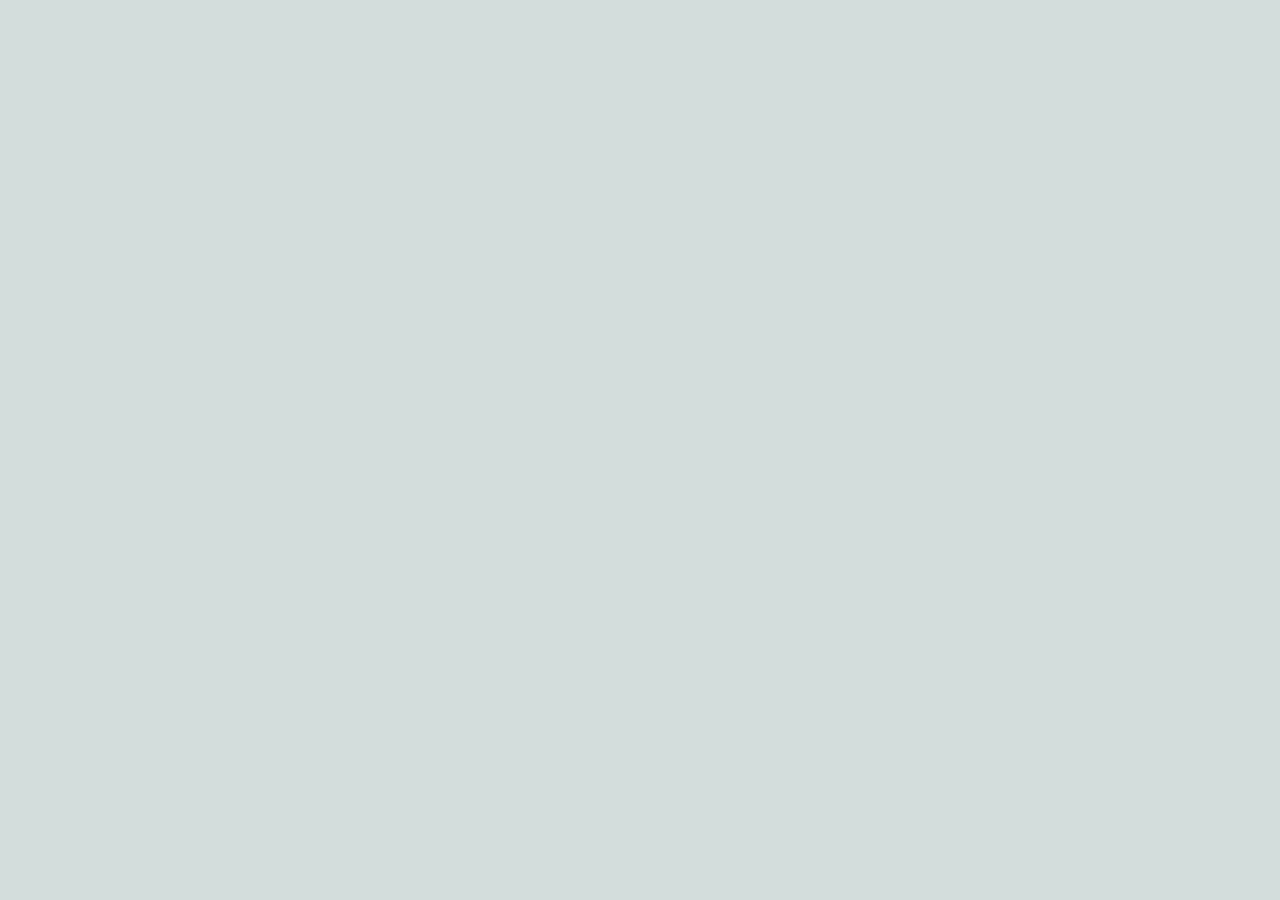
==== 2 - multi-column/index.html @ f7175262 "first commit" ====
<html lang="en">
<head>
  <meta charset="UTF-8">
  <meta http-equiv="X-UA-Compatible" content="IE=edge">
  <meta name="viewport" content="width=device-width, initial-scale=1.0">
  <title>Multi Column Blog Layout</title>
  <link rel="stylesheet" href="styles.css">
</head>
<body>
  
</body>
</html>
---- 2 - multi-column/styles.css ----
@import url('https://fonts.googleapis.com/css2?family=Poppins:wght@200;400;500;600;800&family=VT323&display=swap');

body {
  margin: 20px;
  font-family: "Poppins";
  background: #d1dedd;
}
ul, li {
  padding: 0;
  list-style-type: none;
}
h1,h2,h3 {
  color: #767f7e;
}
p {
  color: #828b8a;
}
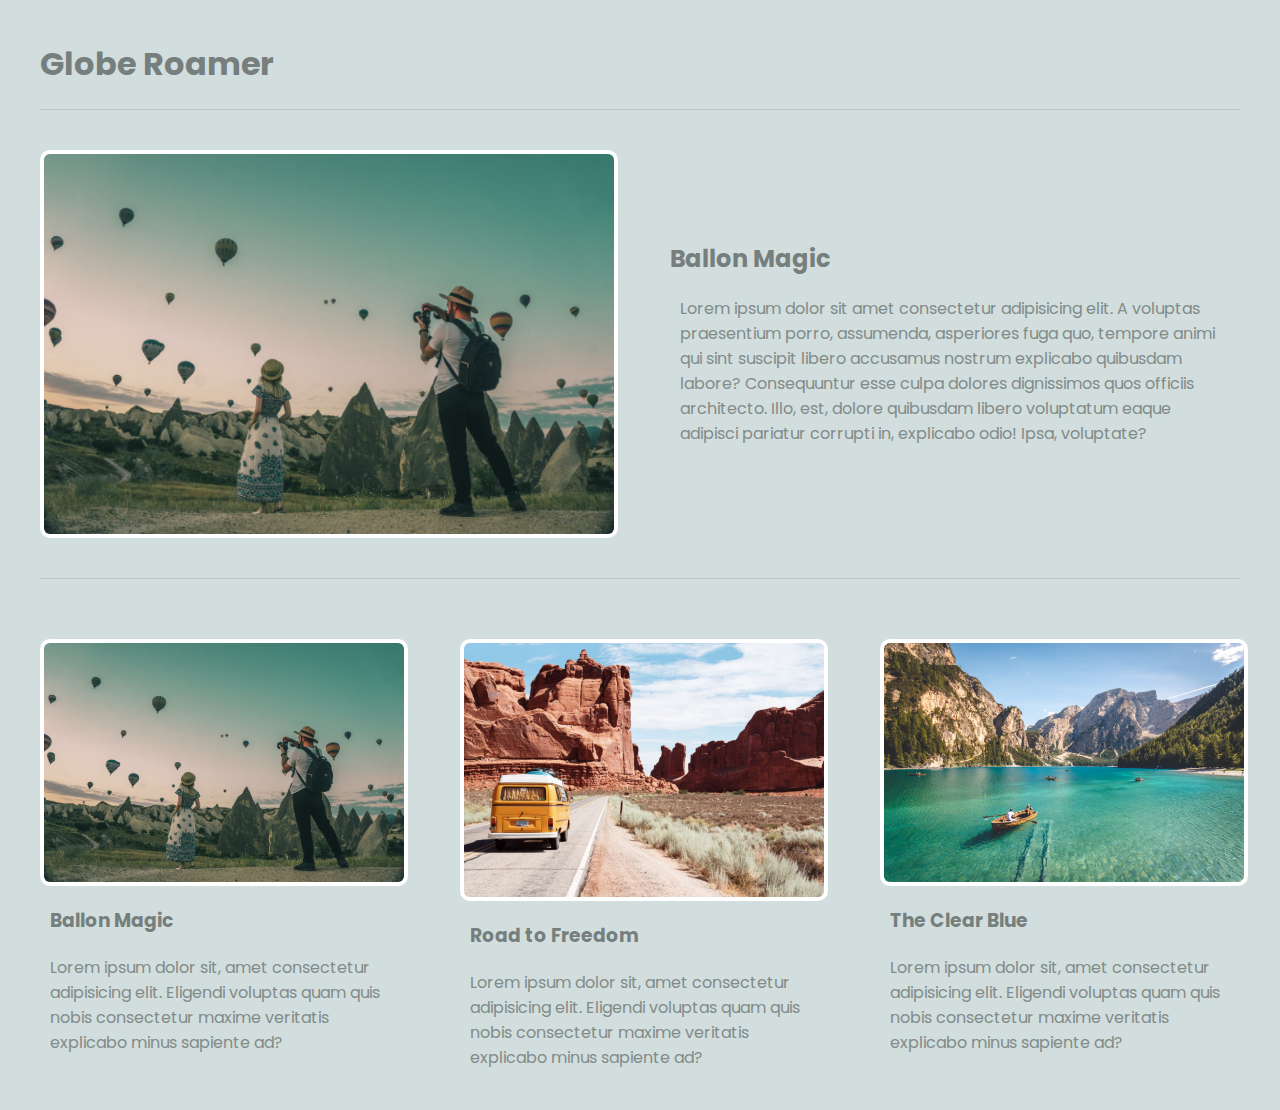
==== commit e69655f9: "Completed multicolumn blog Layout (part two)" ====
--- a/2 - multi-column/index.html
+++ b/2 - multi-column/index.html
@@ -7,6 +7,46 @@
   <link rel="stylesheet" href="styles.css">
 </head>
 <body>
-  
+  <header>
+    <h1>Globe Roamer</h1>
+  </header>
+  <main class="grid-container">
+    <article class="featured">
+      <img src="img/1.png" alt="featured img" />
+      <div>
+        <h2>Ballon Magic</h2>
+        <p>
+          Lorem ipsum dolor sit amet consectetur adipisicing elit. A voluptas praesentium porro, assumenda, asperiores fuga quo, tempore animi qui sint suscipit libero accusamus nostrum explicabo quibusdam labore? Consequuntur esse culpa dolores dignissimos quos officiis architecto. Illo, est, dolore quibusdam libero voluptatum eaque adipisci pariatur corrupti in, explicabo odio! Ipsa, voluptate?
+        </p>
+      </div>
+    </article>
+    <article>
+      <img src="img/1.png" alt="featured img" />
+      <div>
+        <h3>Ballon Magic</h3>
+        <p>
+          Lorem ipsum dolor sit, amet consectetur adipisicing elit. Eligendi voluptas quam quis nobis consectetur maxime veritatis explicabo minus sapiente ad?
+        </p>
+      </div>
+    </article>
+    <article>
+      <img src="img/2.png" alt="featured img" />
+      <div>
+        <h3>Road to Freedom</h3>
+        <p>
+          Lorem ipsum dolor sit, amet consectetur adipisicing elit. Eligendi voluptas quam quis nobis consectetur maxime veritatis explicabo minus sapiente ad?
+        </p>
+      </div>
+    </article>
+    <article>
+      <img src="img/3.png" alt="featured img" />
+      <div>
+        <h3>The Clear Blue</h3>
+        <p>
+          Lorem ipsum dolor sit, amet consectetur adipisicing elit. Eligendi voluptas quam quis nobis consectetur maxime veritatis explicabo minus sapiente ad?
+        </p>
+      </div>
+    </article>
+  </main>
 </body>
 </html>--- a/2 - multi-column/styles.css
+++ b/2 - multi-column/styles.css
@@ -14,4 +14,57 @@
 }
 p {
   color: #828b8a;
+}
+
+header {
+  max-width: 1200px;
+  margin: 40px auto;
+  border-bottom: 1px solid #bbc7c7;
+}
+.grid-container {
+  display: grid;
+  grid-template-columns: repeat(3, 1fr);
+  max-width: 1200px;
+  gap: 60px;
+  margin: 20px auto;
+}
+
+article img, article.featured image {
+  width: 100%;
+  border: 4px solid #fff;
+  border-radius: 10px;
+
+}
+
+/* article.featured is the same as .grid-container > article:first-childz */
+.grid-container > article.featured {
+  grid-column: span 3;
+  display: grid;
+  grid-template-columns: 1fr 1fr;
+  gap: 60px;
+  align-items: center;
+  border-bottom: 1px solid #bbc7c7;
+  padding-bottom: 40px;
+}
+article p, article h3 {
+  margin: 20px 10px;
+}
+
+/* responsive */
+@media screen and (max-width: 980px) {
+  article {
+    grid-column: span 3;
+    display: grid;
+    grid-template-columns: 1fr 1fr;
+    gap: 60px;
+    align-items: center;
+    border-bottom: 1px solid #bbc7c7;
+    padding-bottom: 40px;
+  }
+}
+@media screen and (max-width: 760px) {
+  article, .grid-container > article.featured {
+    display: block;
+    margin: 0 20px;
+  }
 }